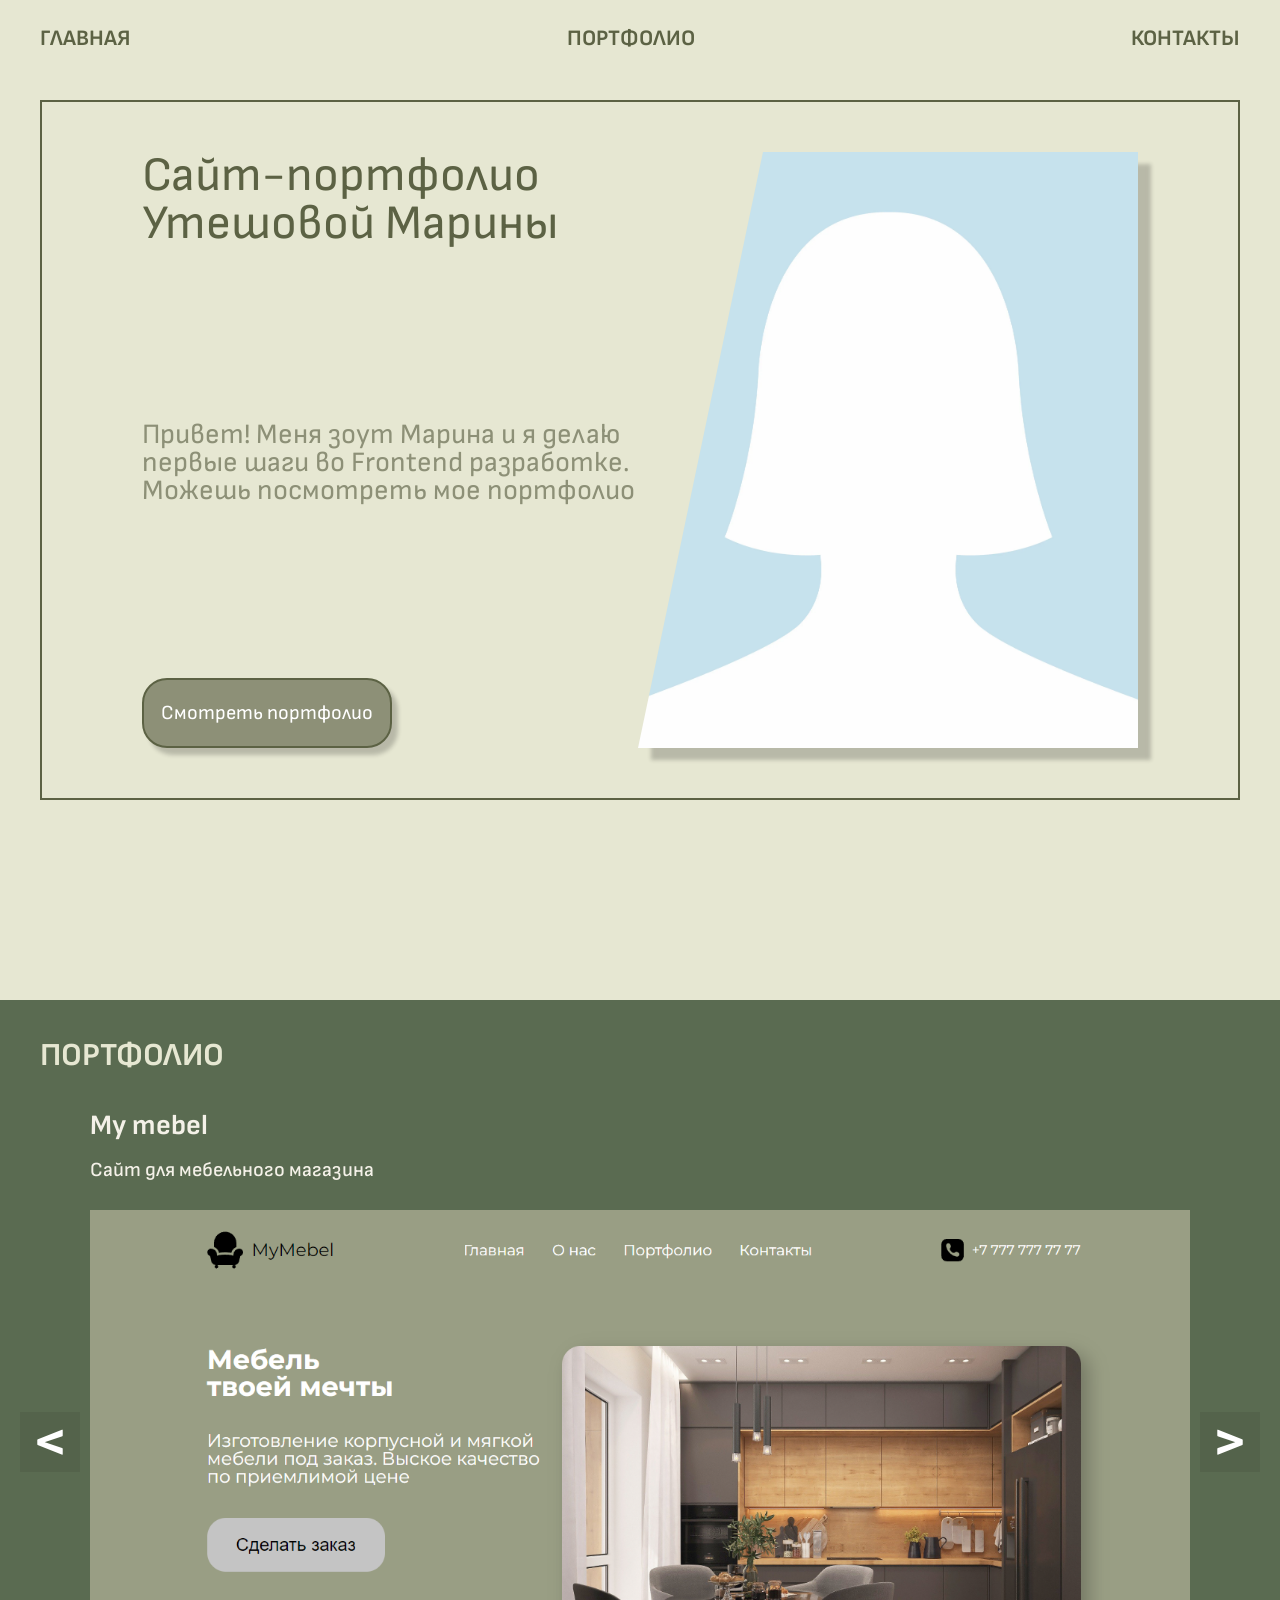
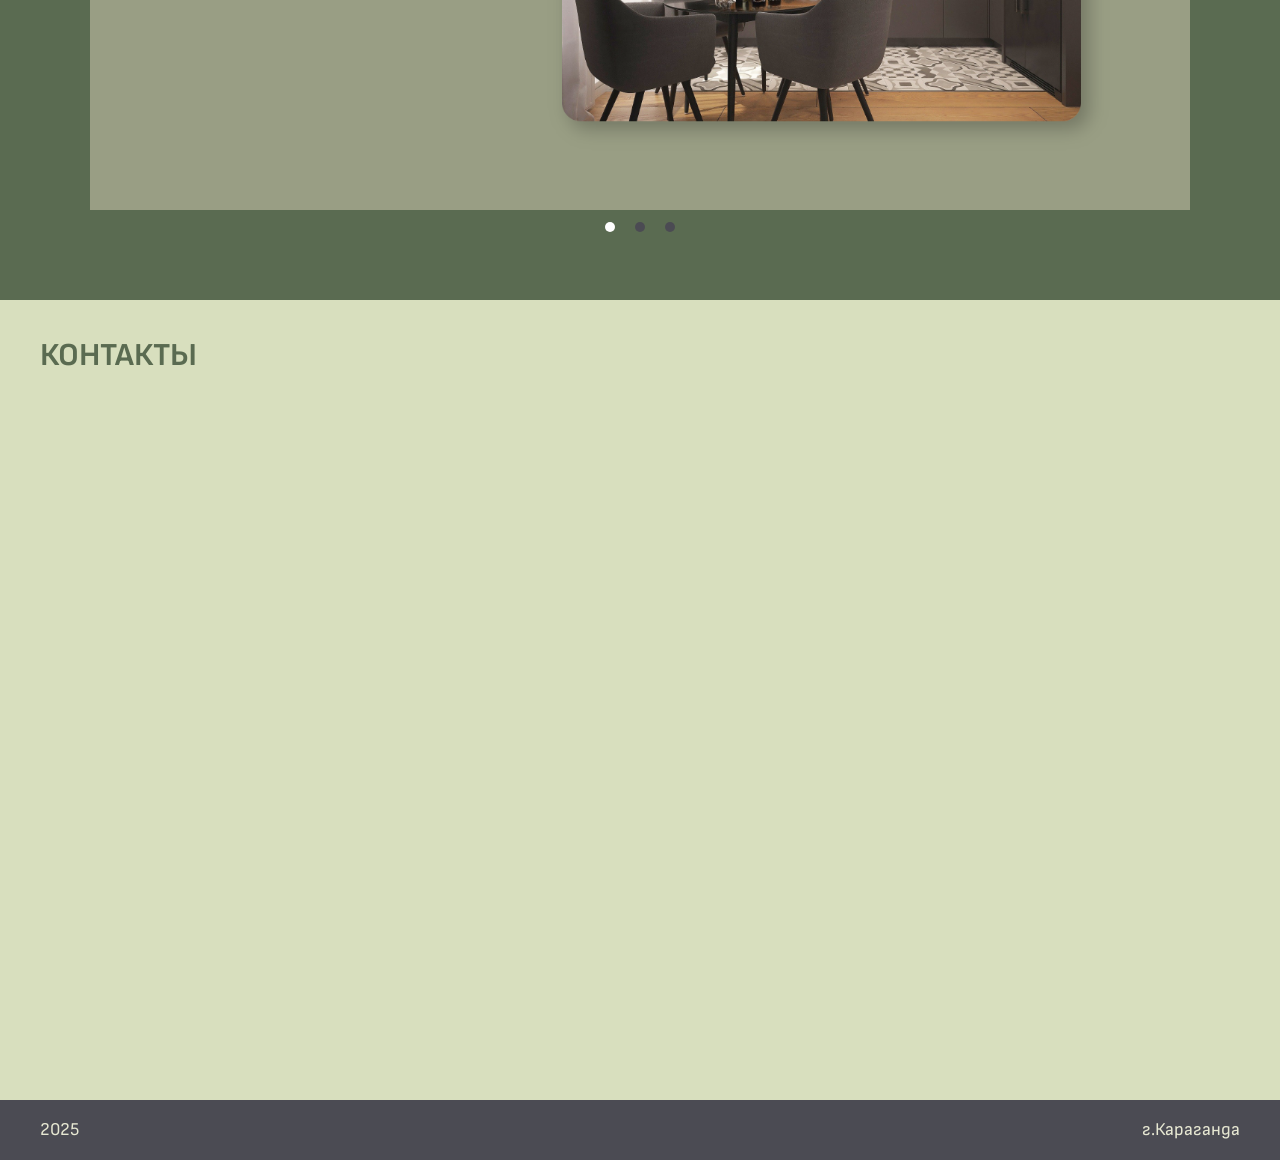
==== index.html @ f695c271 "feat main and portfolio pages" ====
<!DOCTYPE html>
<html lang="en">
<head>
  <meta charset="UTF-8">
  <meta name="viewport" content="width=device-width, initial-scale=1.0">
  <link rel="stylesheet" href="style.css">
  <link rel="preconnect" href="https://fonts.googleapis.com">
<link rel="preconnect" href="https://fonts.gstatic.com" crossorigin>
<link href="https://fonts.googleapis.com/css2?family=Montserrat:ital,wght@0,100..900;1,100..900&family=Sofia+Sans:ital,wght@0,1..1000;1,1..1000&display=swap" rel="stylesheet">
  <title>Document</title>
</head>
<body>
  <header class="header">
    <div class="container">
    <ul class="menu-list">
      <li class="menu-item"><a class="menu-link" href="#main-page">ГЛАВНАЯ</a></li>
      <li class="menu-item"><a class="menu-link" href="#portfolio-page">ПОРТФОЛИО</a></li>
      <li class="menu-item"><a class="menu-link" href="#contacts-page">КОНТАКТЫ</a></li>
    </ul>
    </div>
  </header>
  <main class="main">
    <section id="main-page"class="main-page">
      <div class="container main-page-container">
        <div class="main-text-block">
          <h1>Сайт-портфолио <br>Утешовой Марины</h1>
          <p class="main-page-text">Привет! Меня зоут Марина и я делаю первые шаги во Frontend разработке. Можешь посмотреть мое портфолио</p>
          <a class="menu-link" href="#portfolio-page">
            <button class="main-button">Смотреть портфолио</button>
          </a>
        </div>
        <div class="main-img-block">
          <img src="img/i.webp" alt="photo-author" class="main-img">
        </div>
      </div>
    </section>
    <section class="portfolio" id="portfolio-page">
      <div class="container portfolio-page-container">
        <h2 class="portfolio-page">ПОРТФОЛИО</h2>

        <div class="portfolio-slider">
          <div class="arrow-left"> < </div>

          <div class="slide active-slide">
            <a href="projects/mymebel/" target="blank">
              <h3 class="title-slide">My mebel</h3>
              <p class="slide-text">Сайт для мебельного магазина</p>
              <img class="slide-img" src="img/slide1.png">  
            </a>
          </div>

          <div class="slide">
            <a href="projects/сalculator/" target="blank">
              <h3 class="title-slide">Калькулятор</h3>
              <p class="slide-text">Простейший калькулятор для выполнения не сложных арифмитических действий</p>
              <img class="slide-img" src="img/slide2.png">  
            </a>
          </div>

          <div class="slide">
            <a href="projects/MyFirstRepository/" target="blank">
              <h3 class="title-slide">Мир окон</h3>
              <p class="slide-text">Сайт для производителя пластиковых окон, дверей и сопуствующих товаров</p>
              <img class="slide-img" src="img/slide3.png">  
            </a>
          </div>

          <div class="arrow-right">></div>
          <div class="slider-dots">
            <div class="dot active-dot"></div>
            <div class="dot"></div>
            <div class="dot"></div>
          </div>
        </div>
      </div>
    </section>
    <section class="contacts" id="contacts-page">
      <div class="container">
        <h2 class="contacts-title">КОНТАКТЫ</h2>
      </div>
    </section>
  </main>
  <footer>
    <div class="container container-footer">
      <div>2025</div>
      <div>г.Караганда</div>
    </div>
  </footer>
  <script src="script.js" type="module"></script>
</body>
</html>
---- style.css ----
*{padding: 0;margin: 0;border: 0;}
*,*:before,*:after{-moz-box-sizing: border-box;-webkit-box-sizing: border-box;box-sizing: border-box;}
:focus,:active{outline: none;}
a:focus,a:active{outline: none;}
nav,footer,header,aside{display: block;}
html,body{height:100%;width:100%;font-size:100%; min-width: $minwidth; line-height:1;font-size:14px; font-family:$fontfamily; -ms-reviews-text-size-adjust:100%;-moz-text-size-adjust:100%;-webkit-text-size-adjust:100%;}
input,button,textarea{font-family:$fontfamily;}
input::-ms-clear{display: none;}
button{cursor: pointer;}
button::-moz-focus-inner{padding:0;border:0;}
a,a:visited{text-decoration: none;}
a:hover{text-decoration: none;}
ul li{list-style: none;}
img{vertical-align: top;}
h1,h2,h3,h4,h5,h6{font-size:inherit;font-weight: inherit;}

body{
  font-family: "Sofia Sans", serif;
}

.header{
  background-color: #e6e7d2;
  height: 100px;
}

.menu-list{
  width: 100%;
  height: 50px;
  display: flex;
  justify-content: space-between;
  align-items: flex-end;
}

.menu-link{
  color: #5c6244;
  font-size: 22px;
  font-weight: 700;
}

.menu-link:hover{
  color: #4b4b53;
}

.menu-item:hover{
  transform: scale(1.1);
}

.main-page{
  background-color: #e6e7d2;
  height: 100vh;
}

.container{
  max-width: 1200px;
  margin: 0 auto;
}

.main-page-container{
  display: flex;
  justify-content: space-between;
  height: 700px;
  padding: 50px 100px;
  border: 2px solid #5c6244;
}

.main-text-block{ 
  width: 700px;
  display: flex;
  flex-direction: column;
  justify-content: space-between;
}

.main-img-block{
  box-shadow: 13px 12px 4px rgba(0, 0, 0, 0.2);
}

h1{
  color: #5c6244;
  font-size: 48px;
}

.main-page-text{
  color: #8d9077;
  font-size: 28px;
}

.main-button{
  width: 250px;
  height: 70px;
  border-radius: 25px;
  border: 2px solid #5c6244;
  background-color: #8d9077;
  color: white;
  font-size: 20px;
  box-shadow: 6px 7px 4px rgba(0, 0, 0, 0.2);
  font-family: "Sofia Sans", serif;
  margin: 0 auto;
}

.main-button:hover{
  background-color: #6d7058;
  transform: scale(1.1);
}

.main-img{
  width: 500px;
  height: 100%;
  object-fit: cover;
  clip-path: polygon(25% 0%, 100% 0%, 100% 100%, 0% 100%);  
}

.portfolio{
  background-color: #5a6b51;
  height: 900px;
}

h2{
  font-size: 32px;
  font-weight: 700;
  color: #e6e7d2;
  padding: 40px 0;
}

.slide{
  display: none;
  width: 1100px;
  height: 600px;
  justify-content: space-between;
  flex-direction: column;
  margin: 0 auto;
}

.active-slide{
  display: flex;
}

.portfolio-slider{
  position: relative;
}

.arrow-left{
  position: absolute;
  color: white;
  font-size: 60px;
  font-weight: 700;
  text-align: center;
  width: 60px;
  height: 60px;
  background-color: rgba(0, 0, 0, 0.07);
  left: -20px;
  top: 300px;
}

.arrow-right{
  position: absolute;
  color: white;
  font-size: 60px;
  font-weight: 700;
  text-align: center;
  width: 60px;
  height: 60px;
  background-color: rgba(0, 0, 0, 0.07);
  right: -20px;
  top: 300px;
}

.arrow-left:hover{
  animation: scroll-left 1.2s infinite linear normal;
}

@keyframes scroll-left{
  0%{
    color: white;
    text-align: right; 
  }
  50% {
    color: #9b9a9a;
    text-align: center;
  }
  100% {
    color: #757474;
    text-align: left;
  }
}

.arrow-right:hover{
  animation: scroll-right 1.2s infinite linear normal;
}

@keyframes scroll-right{
  0%{
    color: white;
    text-align: left;
  }
  50% {
    color: #9b9a9a;
    text-align: center;
  }
  100% {
    color: #757474;
    text-align: right; 
  }
}

.slide-img{
  width: 1100px;
  height: 600px;
  object-fit: cover;
}

.slide-img.slide-img:hover{
  transform: scale(1.01);
}

h3{
  font-size: 28px;
  font-weight: 700;
  color: #f4f1e8;
  padding-bottom: 20px;
}

h3:hover{
  color: #8d9077;
}

.slide-text{
  font-size: 20px;
  font-weight: 500;
  color: #f4f1e8;
  padding-bottom: 30px;
}


.slider-dots{
  margin: 0 auto;
  display: flex;
  justify-content: space-between;
  width: 70px;
  padding-bottom: 10px;
  margin-top: 110px;
}

.dot{
  width: 10px;
  height: 10px;
  border-radius: 50%;
  background-color: #4b4b53;
}

.dot:hover{
  transform: scale(1.3);
}

.active-dot{
  background-color: white;
}

.contacts{
  height: 800px;
  background-color: #d8dfbe;
}

.contacts-title{
  color: #5a6b51;
}

footer{
  height: 60px;
  background-color: #4b4b53;
}

.container-footer{
  height: 100%;
  display: flex;
  justify-content: space-between;
  align-items: center;
  color: #e6e7d2;
  font-size: 18px;
}
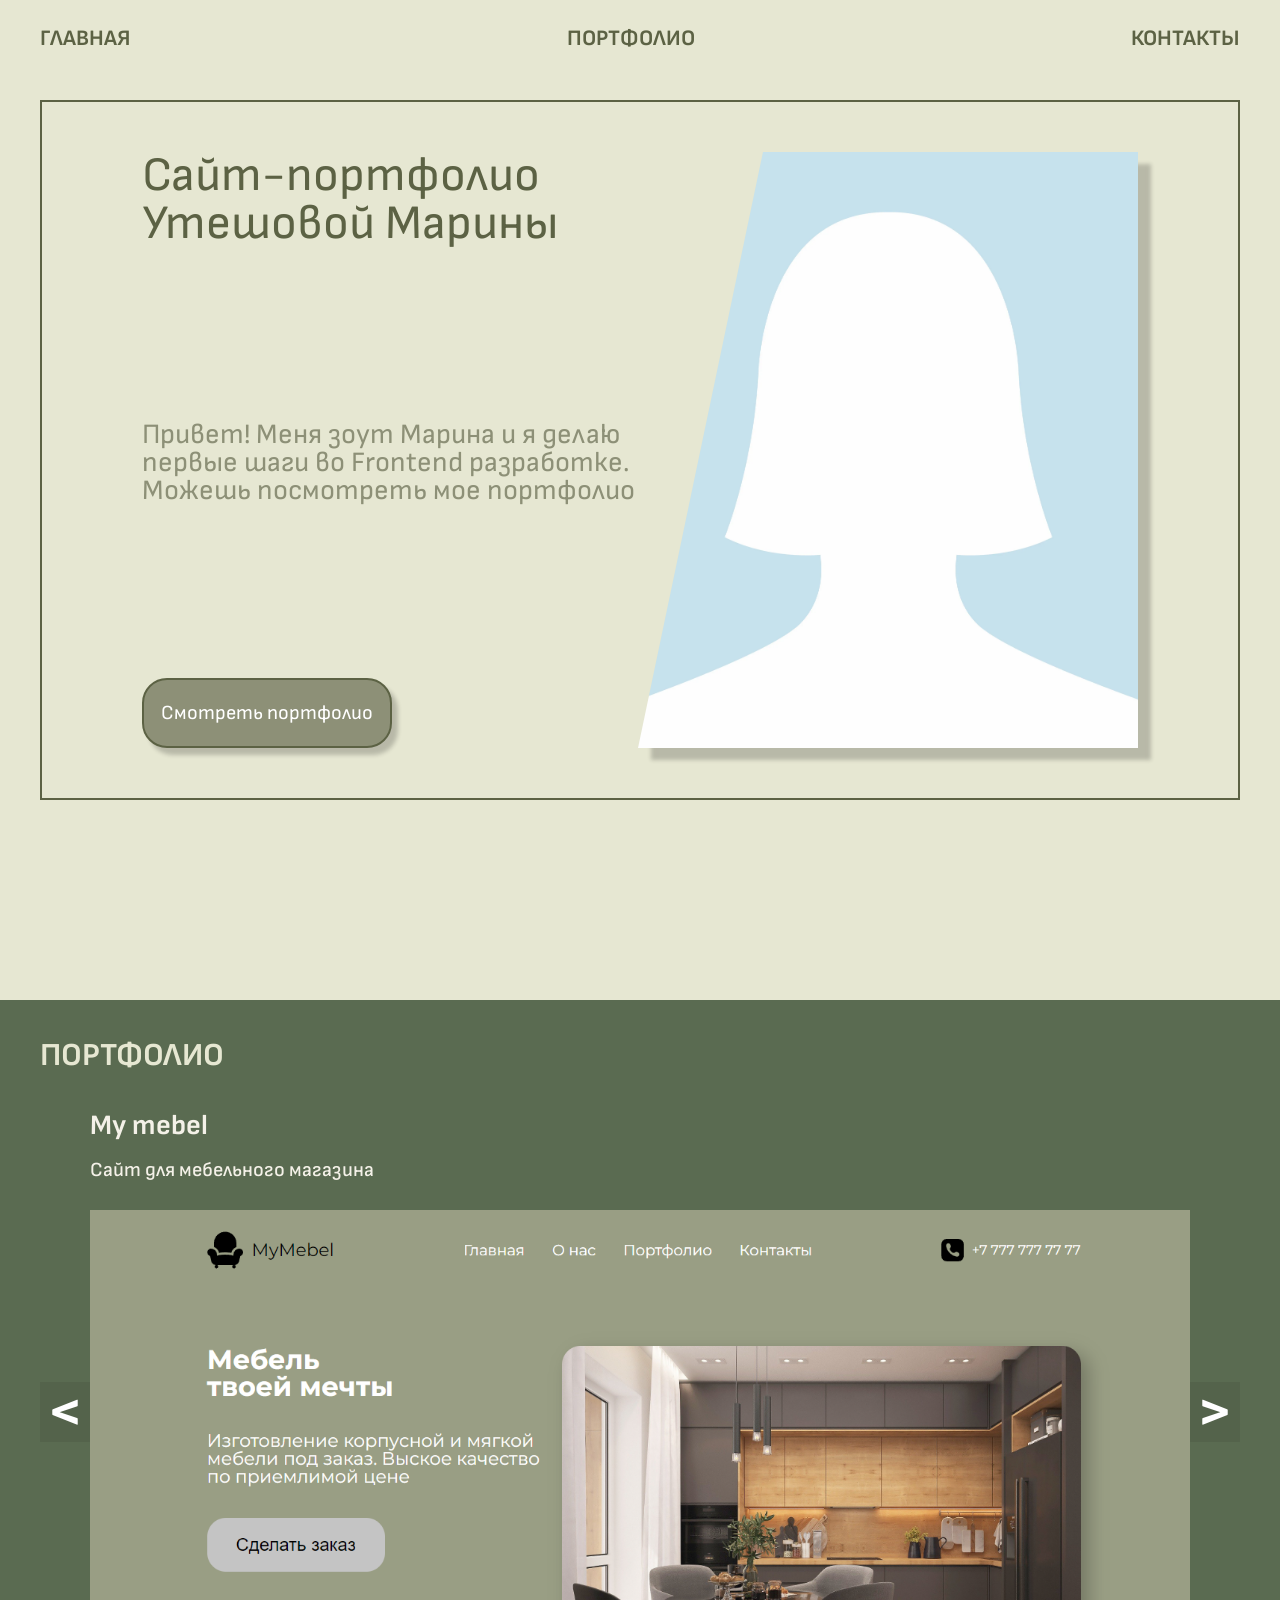
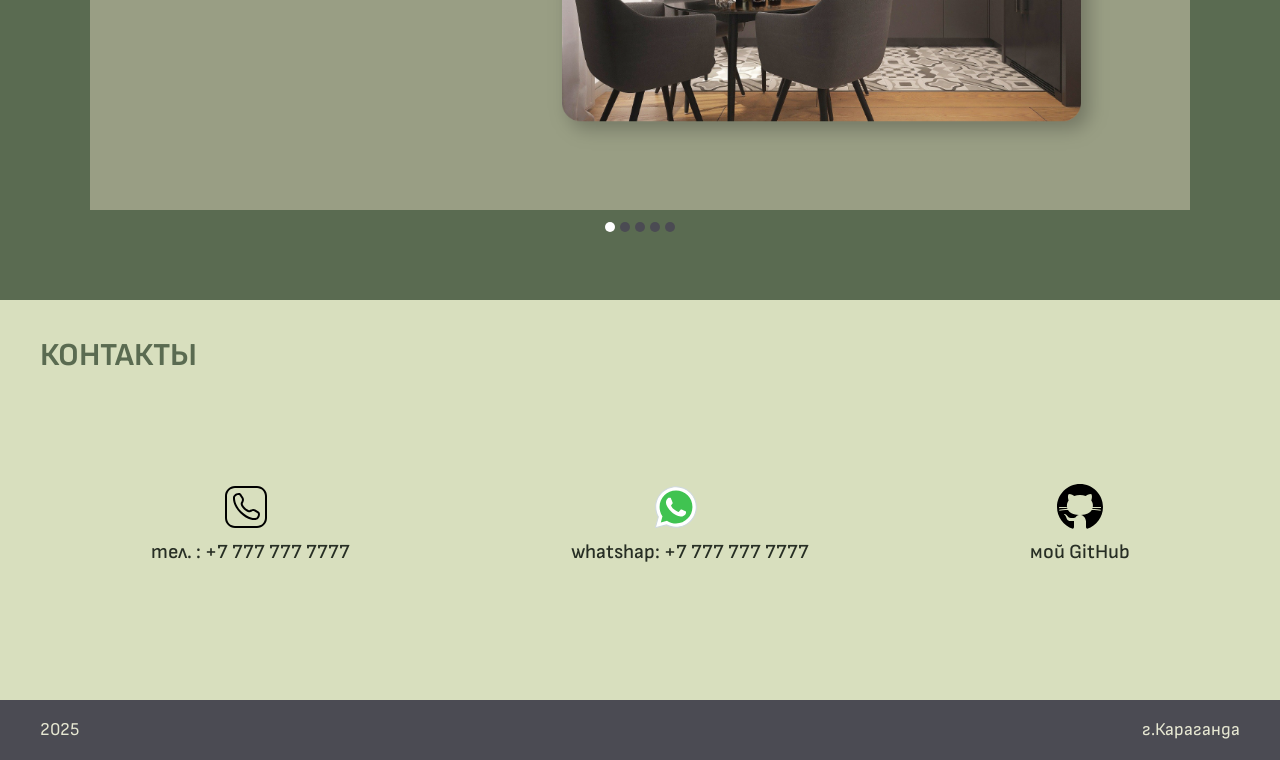
==== commit 12f548f0: "feat contact block" ====
--- a/index.html
+++ b/index.html
@@ -65,18 +65,41 @@
             </a>
           </div>
 
-          <div class="arrow-right">></div>
-          <div class="slider-dots">
-            <div class="dot active-dot"></div>
-            <div class="dot"></div>
-            <div class="dot"></div>
+          <div class="slide">
+            <a href="projects/tictactoe/" target="blank">
+              <h3 class="title-slide">Крестики нолики</h3>
+              <p class="slide-text">Игра Крестики-нолики </p>
+              <img class="slide-img" src="img/slide4.png">  
+            </a>
           </div>
+
+          <div class="slide">
+            <a href="projects/TODO-API/" target="blank">
+              <h3 class="title-slide">Крестики нолики</h3>
+              <p class="slide-text">Игра Крестики-нолики </p>
+              <img class="slide-img" src="img/slide5.png">  
+            </a>
+          </div>
+
+          <div class="arrow-right">></div>         
+        </div>
+        <div class="slider-dots">
+          <div class="dot active-dot"></div>
+          <div class="dot"></div>
+          <div class="dot"></div>
+          <div class="dot"></div>
+          <div class="dot"></div>
         </div>
       </div>
     </section>
     <section class="contacts" id="contacts-page">
       <div class="container">
         <h2 class="contacts-title">КОНТАКТЫ</h2>
+        <div class="contact-block">
+          <div class="phone contact-item">тел. : +7 777 777 7777</div>
+          <a href="https://wa.me/+77777777777?"  target="_blank" class="whatsapp contact-item link">whatshap: +7 777 777 7777</a>
+          <a href="https://github.com/MarinaUtt" target="_blank" class="github contact-item link">мой GitHub</a>
+        </div>
       </div>
     </section>
   </main>
--- a/style.css
+++ b/style.css
@@ -127,6 +127,7 @@
   height: 600px;
   justify-content: space-between;
   flex-direction: column;
+  align-items: center;
   margin: 0 auto;
 }
 
@@ -135,11 +136,12 @@
 }
 
 .portfolio-slider{
-  position: relative;
+  display: flex;
+  align-items: center;
+  justify-content: space-between;
 }
 
 .arrow-left{
-  position: absolute;
   color: white;
   font-size: 60px;
   font-weight: 700;
@@ -147,12 +149,9 @@
   width: 60px;
   height: 60px;
   background-color: rgba(0, 0, 0, 0.07);
-  left: -20px;
-  top: 300px;
 }
 
 .arrow-right{
-  position: absolute;
   color: white;
   font-size: 60px;
   font-weight: 700;
@@ -160,8 +159,6 @@
   width: 60px;
   height: 60px;
   background-color: rgba(0, 0, 0, 0.07);
-  right: -20px;
-  top: 300px;
 }
 
 .arrow-left:hover{
@@ -256,11 +253,59 @@
 }
 
 .contacts{
-  height: 800px;
+  height: 400px;
   background-color: #d8dfbe;
 }
 
 .contacts-title{
+  color: #5a6b51;
+}
+
+.contact-block {
+  display: flex;
+  height: 150px;
+  justify-content: space-around;
+  align-items: flex-end;
+}
+
+.contact-item{
+  position: relative;
+  font-size: 20px;
+  font-weight: 500;
+  color: #272e24;
+}
+
+.phone::before{
+  position: absolute;
+  width: 50px;
+  height: 50px;
+  top: -60px;
+  left: 70px;
+  content: '';
+  background: url(img/icon-phone.svg) no-repeat center / contain;
+}
+
+.whatsapp::before{
+  position: absolute;
+  width: 50px;
+  height: 50px;
+  top: -60px;
+  left: 80px;
+  content: '';
+  background: url(img/icon-whatsapp.svg) no-repeat center / contain;
+}
+
+.github::before{
+  position: absolute;
+  width: 50px;
+  height: 50px;
+  top: -60px;
+  left: 25px;
+  content: '';
+  background: url(img/icon-github.svg) no-repeat center / contain;
+}
+
+.link:hover{
   color: #5a6b51;
 }
 
@@ -278,3 +323,151 @@
   font-size: 18px;
 }
 
+@media (max-width: 1200px){
+  .container{
+    width: 800px;
+  }
+  .main-page-container{
+    height: 600px;
+  }
+  .main-img{
+    width: 300px;  
+  }
+  .portfolio{
+    height: auto;
+  }
+  .slide{
+    width: 700px;
+    height: 350px;
+  }
+  .slide-img{
+    width: 600px;
+    height: 340px;
+    margin: 0 auto;
+  }
+  .slider-dots{
+    padding-bottom: 50px;
+  }
+}
+
+@media (max-width: 825px){
+  .container{
+    width: 600px;
+  }
+  .main-page{
+    height: auto;
+    padding-bottom: 100px;
+  }
+  .main-page-container{
+    align-items: center;
+  }
+  .main-img-block{
+    width: 200px;
+    height: 250px;
+  }
+  .main-img{
+    width: 200px;
+  }
+  .main-text-block{
+    display: flex;
+    flex-direction: column;
+    justify-content: space-around;
+    width: auto;
+    height: 100%;
+    gap: 20px;
+  }
+}
+
+@media (max-width: 750px){
+  .portfolio-slider{
+    width: 500px;
+    height: auto;
+  }
+  .slide{
+    width: 460px;
+    height: 350px;
+  }
+  .slide-img{
+    width: 400px;
+    height: 230px;
+    margin: 0 auto;
+  }
+  .slider-dots{
+    margin-top: 20px;
+  }
+  
+}
+
+@media (max-width: 620px){
+  .container{
+    width: 500px;
+  }
+  .main-img-block{
+    display: none;
+  }
+  .contact-block{
+    flex-direction: column;
+    gap: 90px;
+    align-items: flex-start;
+    margin-top: 40px;
+  }
+  .contact-item::before{
+    left: 0;
+  }
+}
+
+@media (max-width: 515px){
+  .container{
+    width: 450px;
+  }
+  .main-page-container{
+    width: 100%;
+    padding: 0 10px;
+  }
+  .portfolio-slider{
+    width: 300px;
+    margin: 0 auto;
+  }
+  .slide{
+    width: 350px;
+    height: auto;
+  }
+  .slide-img{
+    width: 250px;
+    height: 140px;
+  }
+  .arrow-left,.arrow-right{
+    width: 20px;
+    height: 20px;
+    font-size: 30px;
+  }
+}
+
+@media (max-width: 450px){
+  .container{
+    width: 300px;
+  } 
+  .main-page-container{
+    height: auto;
+    padding: 30px 10px;
+
+  }
+
+  .menu-list{
+    flex-direction: column;
+    align-items: flex-start;
+    gap: 5px;
+    padding-top: 10px;
+  }
+  h1{
+    font-size: 32px;
+    width: auto;
+  }
+  .main-page-text{
+    font-size: 20px;
+  }
+  .main-button{
+    width: 150px;
+  }
+
+}
